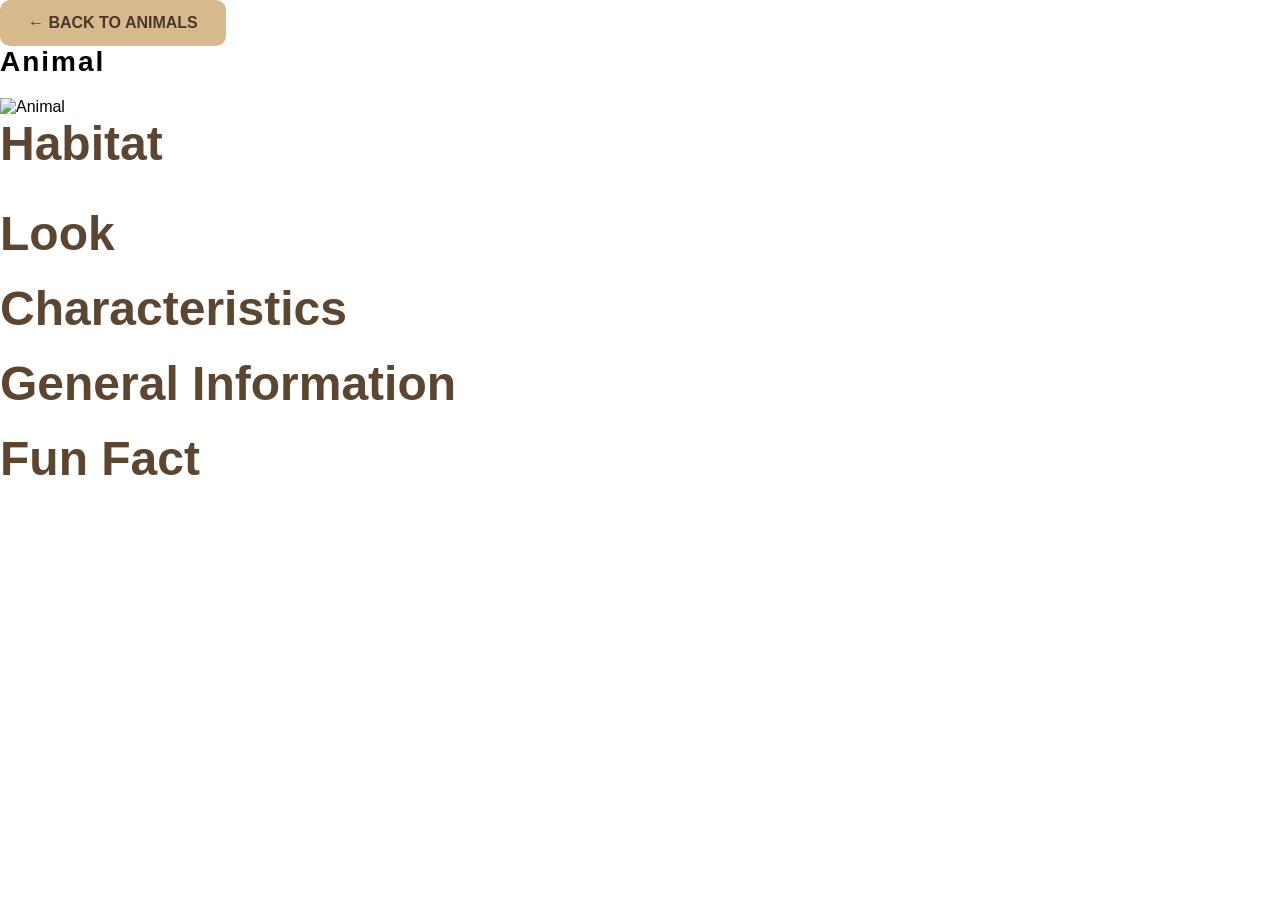
==== animal.html @ 985e3847 "Create animal.html" ====
<!DOCTYPE html>
<html lang="en">
<head>
    <meta charset="UTF-8">
    <meta name="viewport" content="width=device-width, initial-scale=1.0">
    <title>Animal Information</title>
    <link rel="stylesheet" href="style.css">
</head>

<body class="animal-info-page">

    <div class="info-container">

        <a href="animals.html" class="back-button">← BACK TO ANIMALS</a>

        <h1 id="animal-name">Animal</h1>

        <img id="animal-image" src="" alt="Animal">

        <div class="info-section">
            <h2>Habitat</h2>
            <p id="habitat"></p>
        </div>

        <div class="info-section">
            <h2>Look</h2>
            <ul id="look"></ul>
        </div>

        <div class="info-section">
            <h2>Characteristics</h2>
            <ul id="characteristics"></ul>
        </div>

        <div class="info-section">
            <h2>General Information</h2>
            <ul id="general"></ul>
        </div>

        <div class="info-section fun-fact">
            <h2>Fun Fact</h2>
            <p id="funfact"></p>
        </div>

    </div>

    <script src="animal.js"></script>

</body>
</html>
---- style.css ----
* {
    margin: 0;
    padding: 0;
    box-sizing: border-box;
}

body {
    font-family: Arial, sans-serif;
}

/* START PAGE */

.hero {
    min-height: 100vh;
    background-image: url("IMG_0557.jpeg");
    background-size: cover;
    background-position: center;
    display: flex;
    justify-content: center;
    align-items: center;
}

.welcome-box {
    background: rgba(255, 248, 235, 0.92);
    padding: 50px;
    text-align: center;
    border-radius: 20px;
    max-width: 700px;
}

h1 {
    font-size: 28px;
    letter-spacing: 2px;
    margin-bottom: 20px;
}

h2 {
    font-size: 48px;
    margin-bottom: 20px;
    color: #5c4632;
}

p {
    font-size: 20px;
    margin-bottom: 35px;
}

button {
    background-color: #d6b98c;
    border: none;
    padding: 15px 35px;
    font-size: 17px;
    border-radius: 10px;
    cursor: pointer;
}

button:hover {
    background-color: #c5a575;
}

/* ANIMALS PAGE */

.animals-page {
    background-color: #f3e8d3;
    min-height: 100vh;
    padding: 50px;
    text-align: center;
}

.animals-title {
    color: #5c4632;
    font-size: 42px;
    margin-bottom: 40px;
    letter-spacing: 2px;
}

.animal-grid {
    display: grid;
    grid-template-columns: repeat(4, 1fr);
    gap: 30px;
    max-width: 1200px;
    margin: 0 auto 50px auto;
}

.animal-card {
    text-decoration: none;
    color: #4b3828;
    transition: transform 0.3s ease;
}

.animal-card:hover {
    transform: scale(1.05);
}

.animal-card img {
    width: 100%;
    aspect-ratio: 1 / 1;
    object-fit: cover;
    border-radius: 15px;
    box-shadow: 0 4px 10px rgba(0,0,0,0.15);
}

.animal-card h2 {
    font-size: 22px;
    margin-top: 12px;
    margin-bottom: 0;
    color: #5c4632;
}

.back-button {
    display: inline-block;
    background-color: #d6b98c;
    color: #4b3828;
    padding: 14px 28px;
    border-radius: 10px;
    text-decoration: none;
    font-weight: bold;
}

.back-button:hover {
    background-color: #c5a575;
}
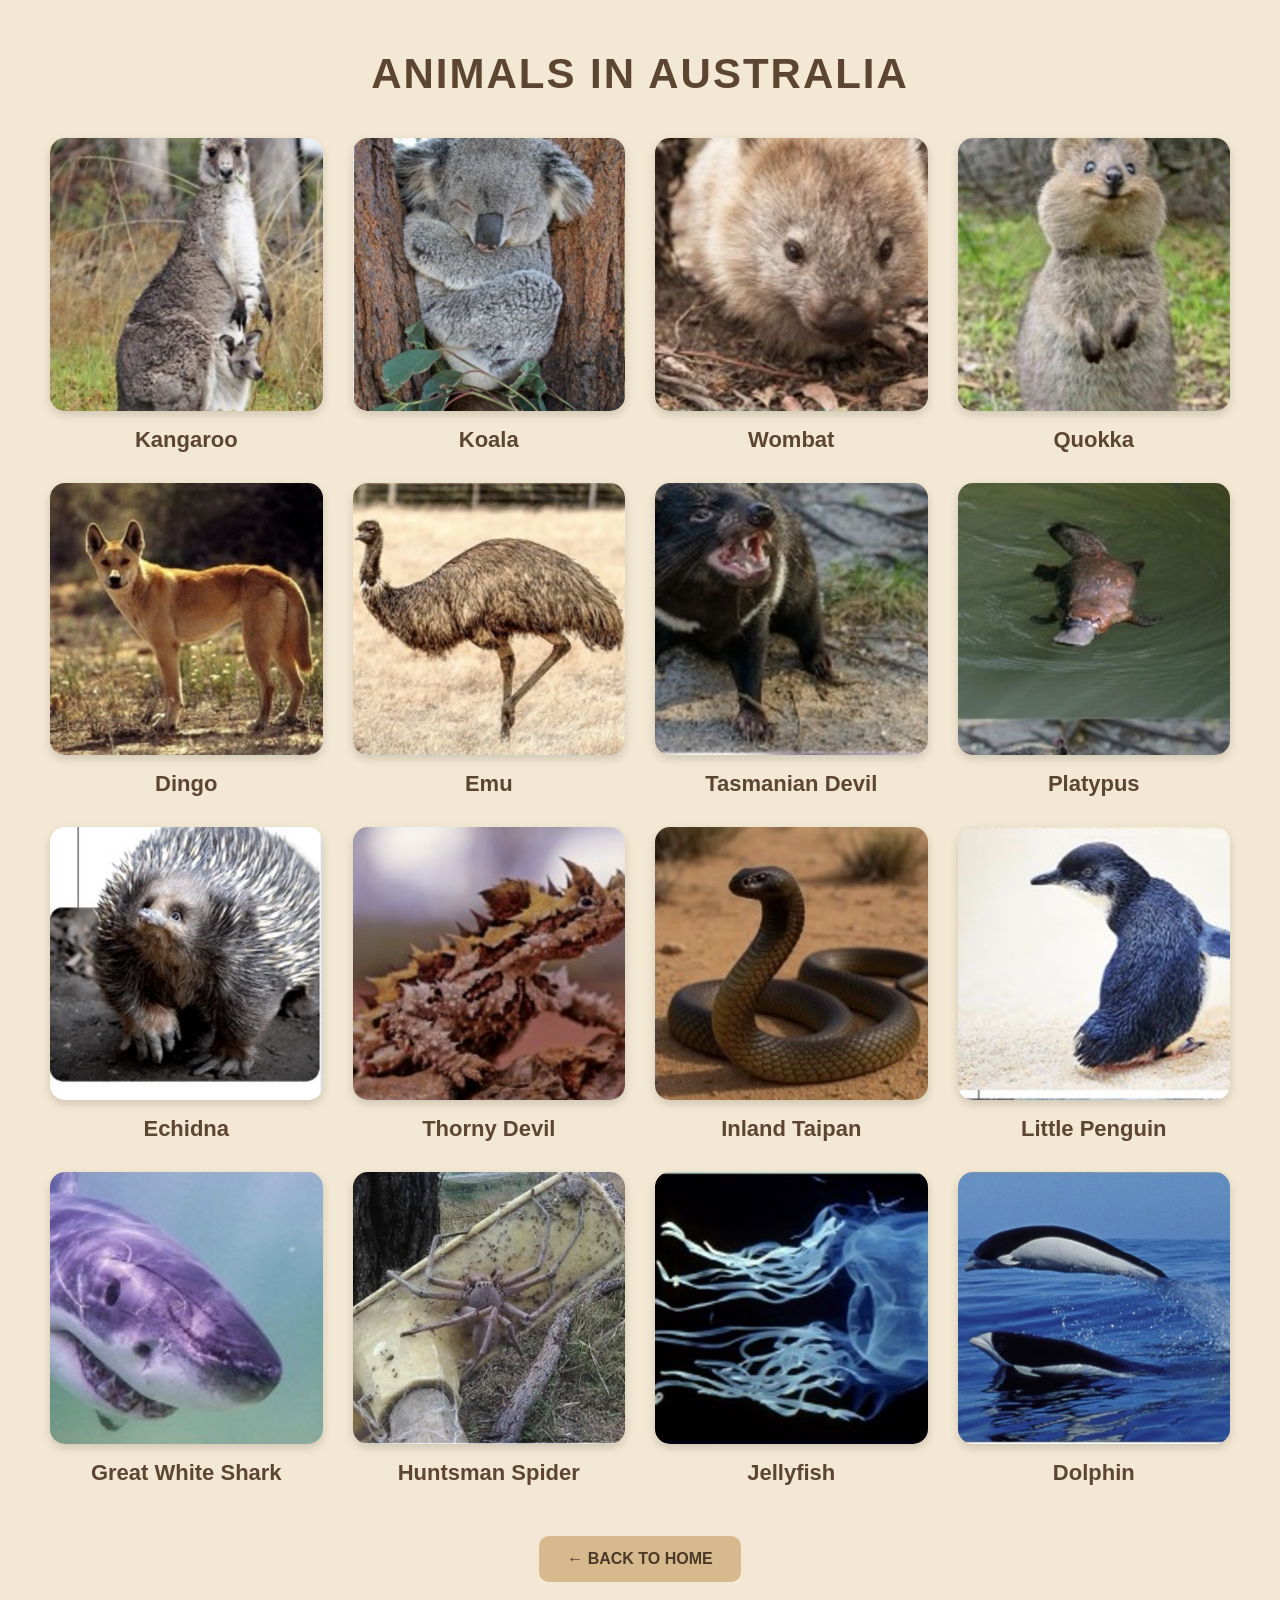
==== commit 2fcca8ed: "Update animal.html" ====
--- a/animal.html
+++ b/animal.html
@@ -3,48 +3,99 @@
 <head>
     <meta charset="UTF-8">
     <meta name="viewport" content="width=device-width, initial-scale=1.0">
-    <title>Animal Information</title>
+    <title>Animals in Australia</title>
     <link rel="stylesheet" href="style.css">
 </head>
 
-<body class="animal-info-page">
+<body class="animals-page">
 
-    <div class="info-container">
+    <h1 class="animals-title">ANIMALS IN AUSTRALIA</h1>
 
-        <a href="animals.html" class="back-button">← BACK TO ANIMALS</a>
+    <div class="animal-grid">
 
-        <h1 id="animal-name">Animal</h1>
+        <a href="animal.html?animal=kangaroo" class="animal-card">
+            <img src="kangaroo.jpg" alt="Kangaroo">
+            <h2>Kangaroo</h2>
+        </a>
 
-        <img id="animal-image" src="" alt="Animal">
+        <a href="animal.html?animal=koala" class="animal-card">
+            <img src="koala.jpg" alt="Koala">
+            <h2>Koala</h2>
+        </a>
 
-        <div class="info-section">
-            <h2>Habitat</h2>
-            <p id="habitat"></p>
-        </div>
+        <a href="animal.html?animal=wombat" class="animal-card">
+            <img src="wombat.jpg" alt="Wombat">
+            <h2>Wombat</h2>
+        </a>
 
-        <div class="info-section">
-            <h2>Look</h2>
-            <ul id="look"></ul>
-        </div>
+        <a href="animal.html?animal=quokka" class="animal-card">
+            <img src="quokka.jpg" alt="Quokka">
+            <h2>Quokka</h2>
+        </a>
 
-        <div class="info-section">
-            <h2>Characteristics</h2>
-            <ul id="characteristics"></ul>
-        </div>
+        <a href="animal.html?animal=dingo" class="animal-card">
+            <img src="dingo.jpg" alt="Dingo">
+            <h2>Dingo</h2>
+        </a>
 
-        <div class="info-section">
-            <h2>General Information</h2>
-            <ul id="general"></ul>
-        </div>
+        <a href="animal.html?animal=emu" class="animal-card">
+            <img src="emu.jpg" alt="Emu">
+            <h2>Emu</h2>
+        </a>
 
-        <div class="info-section fun-fact">
-            <h2>Fun Fact</h2>
-            <p id="funfact"></p>
-        </div>
+        <a href="animal.html?animal=tasmanianDevil" class="animal-card">
+            <img src="tasmanian-devil.jpg" alt="Tasmanian Devil">
+            <h2>Tasmanian Devil</h2>
+        </a>
+
+        <a href="animal.html?animal=platypus" class="animal-card">
+            <img src="platypus.jpg" alt="Platypus">
+            <h2>Platypus</h2>
+        </a>
+
+        <a href="animal.html?animal=echidna" class="animal-card">
+            <img src="echidna.jpg" alt="Echidna">
+            <h2>Echidna</h2>
+        </a>
+
+        <a href="animal.html?animal=thornyDevil" class="animal-card">
+            <img src="thorny-devil.jpg" alt="Thorny Devil">
+            <h2>Thorny Devil</h2>
+        </a>
+
+        <a href="animal.html?animal=inlandTaipan" class="animal-card">
+            <img src="inland-taipan.jpg" alt="Inland Taipan">
+            <h2>Inland Taipan</h2>
+        </a>
+
+        <a href="animal.html?animal=littlePenguin" class="animal-card">
+            <img src="little-penguin.jpg" alt="Little Penguin">
+            <h2>Little Penguin</h2>
+        </a>
+
+        <a href="animal.html?animal=greatWhiteShark" class="animal-card">
+            <img src="great-white-shark.jpg" alt="Great White Shark">
+            <h2>Great White Shark</h2>
+        </a>
+
+        <a href="animal.html?animal=huntsmanSpider" class="animal-card">
+            <img src="huntsman-spider.jpg" alt="Huntsman Spider">
+            <h2>Huntsman Spider</h2>
+        </a>
+
+        <a href="animal.html?animal=jellyfish" class="animal-card">
+            <img src="jellyfish.jpg" alt="Jellyfish">
+            <h2>Jellyfish</h2>
+        </a>
+
+        <a href="animal.html?animal=dolphin" class="animal-card">
+            <img src="dolphin.jpg" alt="Dolphin">
+            <h2>Dolphin</h2>
+        </a>
 
     </div>
 
-    <script src="animal.js"></script>
+    <a href="index.html" class="back-button">← BACK TO HOME</a>
 
 </body>
 </html>
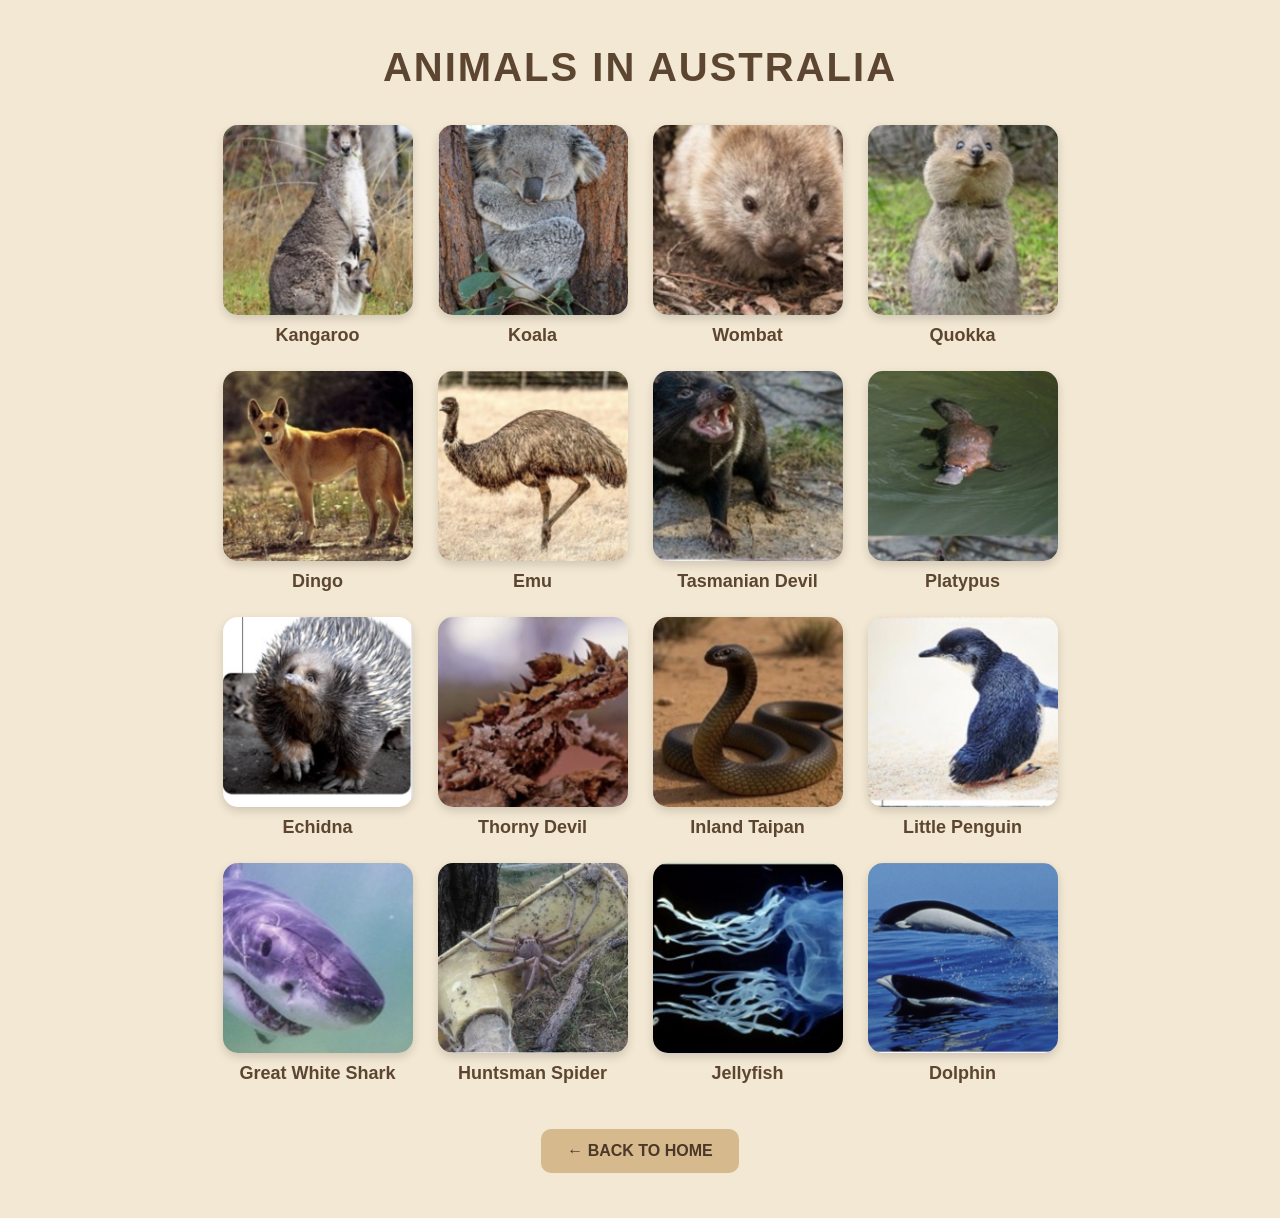
==== commit 37073df5: "Update animal.html" ====
--- a/animal.html
+++ b/animal.html
@@ -9,93 +9,150 @@
 
 <body class="animals-page">
 
-    <h1 class="animals-title">ANIMALS IN AUSTRALIA</h1>
+    <!-- TIERÜBERSICHT -->
 
-    <div class="animal-grid">
+    <div id="animal-overview">
 
-        <a href="animal.html?animal=kangaroo" class="animal-card">
-            <img src="kangaroo.jpg" alt="Kangaroo">
-            <h2>Kangaroo</h2>
-        </a>
+        <h1 class="animals-title">ANIMALS IN AUSTRALIA</h1>
 
-        <a href="animal.html?animal=koala" class="animal-card">
-            <img src="koala.jpg" alt="Koala">
-            <h2>Koala</h2>
-        </a>
+        <div class="animal-grid">
 
-        <a href="animal.html?animal=wombat" class="animal-card">
-            <img src="wombat.jpg" alt="Wombat">
-            <h2>Wombat</h2>
-        </a>
+            <button class="animal-card" onclick="showAnimal('kangaroo')">
+                <img src="kangaroo.jpg" alt="Kangaroo">
+                <span>Kangaroo</span>
+            </button>
 
-        <a href="animal.html?animal=quokka" class="animal-card">
-            <img src="quokka.jpg" alt="Quokka">
-            <h2>Quokka</h2>
-        </a>
+            <button class="animal-card" onclick="showAnimal('koala')">
+                <img src="koala.jpg" alt="Koala">
+                <span>Koala</span>
+            </button>
 
-        <a href="animal.html?animal=dingo" class="animal-card">
-            <img src="dingo.jpg" alt="Dingo">
-            <h2>Dingo</h2>
-        </a>
+            <button class="animal-card" onclick="showAnimal('wombat')">
+                <img src="wombat.jpg" alt="Wombat">
+                <span>Wombat</span>
+            </button>
 
-        <a href="animal.html?animal=emu" class="animal-card">
-            <img src="emu.jpg" alt="Emu">
-            <h2>Emu</h2>
-        </a>
+            <button class="animal-card" onclick="showAnimal('quokka')">
+                <img src="quokka.jpg" alt="Quokka">
+                <span>Quokka</span>
+            </button>
 
-        <a href="animal.html?animal=tasmanianDevil" class="animal-card">
-            <img src="tasmanian-devil.jpg" alt="Tasmanian Devil">
-            <h2>Tasmanian Devil</h2>
-        </a>
+            <button class="animal-card" onclick="showAnimal('dingo')">
+                <img src="dingo.jpg" alt="Dingo">
+                <span>Dingo</span>
+            </button>
 
-        <a href="animal.html?animal=platypus" class="animal-card">
-            <img src="platypus.jpg" alt="Platypus">
-            <h2>Platypus</h2>
-        </a>
+            <button class="animal-card" onclick="showAnimal('emu')">
+                <img src="emu.jpg" alt="Emu">
+                <span>Emu</span>
+            </button>
 
-        <a href="animal.html?animal=echidna" class="animal-card">
-            <img src="echidna.jpg" alt="Echidna">
-            <h2>Echidna</h2>
-        </a>
+            <button class="animal-card" onclick="showAnimal('tasmanianDevil')">
+                <img src="tasmanian-devil.jpg" alt="Tasmanian Devil">
+                <span>Tasmanian Devil</span>
+            </button>
 
-        <a href="animal.html?animal=thornyDevil" class="animal-card">
-            <img src="thorny-devil.jpg" alt="Thorny Devil">
-            <h2>Thorny Devil</h2>
-        </a>
+            <button class="animal-card" onclick="showAnimal('platypus')">
+                <img src="platypus.jpg" alt="Platypus">
+                <span>Platypus</span>
+            </button>
 
-        <a href="animal.html?animal=inlandTaipan" class="animal-card">
-            <img src="inland-taipan.jpg" alt="Inland Taipan">
-            <h2>Inland Taipan</h2>
-        </a>
+            <button class="animal-card" onclick="showAnimal('echidna')">
+                <img src="echidna.jpg" alt="Echidna">
+                <span>Echidna</span>
+            </button>
 
-        <a href="animal.html?animal=littlePenguin" class="animal-card">
-            <img src="little-penguin.jpg" alt="Little Penguin">
-            <h2>Little Penguin</h2>
-        </a>
+            <button class="animal-card" onclick="showAnimal('thornyDevil')">
+                <img src="thorny-devil.jpg" alt="Thorny Devil">
+                <span>Thorny Devil</span>
+            </button>
 
-        <a href="animal.html?animal=greatWhiteShark" class="animal-card">
-            <img src="great-white-shark.jpg" alt="Great White Shark">
-            <h2>Great White Shark</h2>
-        </a>
+            <button class="animal-card" onclick="showAnimal('inlandTaipan')">
+                <img src="inland-taipan.jpg" alt="Inland Taipan">
+                <span>Inland Taipan</span>
+            </button>
 
-        <a href="animal.html?animal=huntsmanSpider" class="animal-card">
-            <img src="huntsman-spider.jpg" alt="Huntsman Spider">
-            <h2>Huntsman Spider</h2>
-        </a>
+            <button class="animal-card" onclick="showAnimal('littlePenguin')">
+                <img src="little-penguin.jpg" alt="Little Penguin">
+                <span>Little Penguin</span>
+            </button>
 
-        <a href="animal.html?animal=jellyfish" class="animal-card">
-            <img src="jellyfish.jpg" alt="Jellyfish">
-            <h2>Jellyfish</h2>
-        </a>
+            <button class="animal-card" onclick="showAnimal('greatWhiteShark')">
+                <img src="great-white-shark.jpg" alt="Great White Shark">
+                <span>Great White Shark</span>
+            </button>
 
-        <a href="animal.html?animal=dolphin" class="animal-card">
-            <img src="dolphin.jpg" alt="Dolphin">
-            <h2>Dolphin</h2>
-        </a>
+            <button class="animal-card" onclick="showAnimal('huntsmanSpider')">
+                <img src="huntsman-spider.jpg" alt="Huntsman Spider">
+                <span>Huntsman Spider</span>
+            </button>
+
+            <button class="animal-card" onclick="showAnimal('jellyfish')">
+                <img src="jellyfish.jpg" alt="Jellyfish">
+                <span>Jellyfish</span>
+            </button>
+
+            <button class="animal-card" onclick="showAnimal('dolphin')">
+                <img src="dolphin.jpg" alt="Dolphin">
+                <span>Dolphin</span>
+            </button>
+
+        </div>
+
+        <a href="index.html" class="back-button">← BACK TO HOME</a>
 
     </div>
 
-    <a href="index.html" class="back-button">← BACK TO HOME</a>
+
+    <!-- INFORMATIONSSEITE -->
+
+    <div id="animal-information" style="display: none;">
+
+        <div class="info-container">
+
+            <button onclick="backToAnimals()" class="back-button">
+                ← BACK TO ANIMALS
+            </button>
+
+            <h1 id="animal-name">Animal</h1>
+
+            <img id="animal-image" src="" alt="Animal">
+
+            <div class="info-section">
+                <h2>Habitat</h2>
+                <p id="habitat"></p>
+            </div>
+
+            <div class="info-section">
+                <h2>Look</h2>
+                <ul id="look"></ul>
+            </div>
+
+            <div class="info-section">
+                <h2>Characteristics</h2>
+                <ul id="characteristics"></ul>
+            </div>
+
+            <div class="info-section">
+                <h2>General Information</h2>
+                <ul id="general"></ul>
+            </div>
+
+            <div class="info-section fun-fact">
+                <h2>Fun Fact</h2>
+                <p id="funfact"></p>
+            </div>
+
+            <button onclick="backToAnimals()" class="back-button bottom-button">
+                ← BACK TO ANIMALS
+            </button>
+
+        </div>
+
+    </div>
+
+
+    <script src="animal.js"></script>
 
 </body>
 </html>
--- a/style.css
+++ b/style.css
@@ -22,101 +22,219 @@
 
 .welcome-box {
     background: rgba(255, 248, 235, 0.92);
-    padding: 50px;
+    padding: 45px 55px;
     text-align: center;
     border-radius: 20px;
     max-width: 700px;
 }
 
-h1 {
+.welcome-box h1 {
     font-size: 28px;
     letter-spacing: 2px;
     margin-bottom: 20px;
-}
-
-h2 {
+    color: #4b3828;
+}
+
+.welcome-box h2 {
     font-size: 48px;
     margin-bottom: 20px;
     color: #5c4632;
 }
 
-p {
+.welcome-box p {
     font-size: 20px;
     margin-bottom: 35px;
-}
-
-button {
+    color: #4b3828;
+}
+
+.start-button {
+    display: inline-block;
     background-color: #d6b98c;
-    border: none;
+    color: #4b3828;
     padding: 15px 35px;
     font-size: 17px;
     border-radius: 10px;
-    cursor: pointer;
-}
-
-button:hover {
+    text-decoration: none;
+    font-weight: bold;
+}
+
+.start-button:hover {
     background-color: #c5a575;
 }
+
 
 /* ANIMALS PAGE */
 
 .animals-page {
     background-color: #f3e8d3;
     min-height: 100vh;
-    padding: 50px;
+    padding: 45px 25px;
     text-align: center;
 }
 
 .animals-title {
     color: #5c4632;
-    font-size: 42px;
-    margin-bottom: 40px;
+    font-size: 40px;
+    margin-bottom: 35px;
     letter-spacing: 2px;
 }
+
+
+/* SMALLER 4 x 4 GRID */
 
 .animal-grid {
     display: grid;
-    grid-template-columns: repeat(4, 1fr);
-    gap: 30px;
-    max-width: 1200px;
-    margin: 0 auto 50px auto;
+    grid-template-columns: repeat(4, 190px);
+    gap: 25px;
+    justify-content: center;
+    margin: 0 auto 45px auto;
 }
 
 .animal-card {
+    background: none;
+    border: none;
+    padding: 0;
     text-decoration: none;
-    color: #4b3828;
+    cursor: pointer;
     transition: transform 0.3s ease;
 }
 
 .animal-card:hover {
-    transform: scale(1.05);
+    transform: scale(1.06);
 }
 
 .animal-card img {
-    width: 100%;
-    aspect-ratio: 1 / 1;
+    width: 190px;
+    height: 190px;
     object-fit: cover;
     border-radius: 15px;
     box-shadow: 0 4px 10px rgba(0,0,0,0.15);
-}
-
-.animal-card h2 {
-    font-size: 22px;
-    margin-top: 12px;
-    margin-bottom: 0;
-    color: #5c4632;
-}
+    display: block;
+}
+
+.animal-card span {
+    display: block;
+    font-size: 18px;
+    font-weight: bold;
+    margin-top: 10px;
+    color: #5c4632;
+}
+
+
+/* BACK BUTTON */
 
 .back-button {
     display: inline-block;
     background-color: #d6b98c;
     color: #4b3828;
-    padding: 14px 28px;
+    padding: 13px 26px;
     border-radius: 10px;
     text-decoration: none;
     font-weight: bold;
+    font-size: 16px;
+    border: none;
+    cursor: pointer;
 }
 
 .back-button:hover {
     background-color: #c5a575;
 }
+
+
+/* INFORMATION PAGE */
+
+#animal-information {
+    min-height: 100vh;
+    padding: 40px 20px;
+}
+
+.info-container {
+    max-width: 900px;
+    margin: 0 auto;
+    background: rgba(255, 248, 235, 0.95);
+    padding: 40px;
+    border-radius: 20px;
+    text-align: left;
+}
+
+.info-container > h1 {
+    text-align: center;
+    color: #5c4632;
+    font-size: 42px;
+    margin-top: 30px;
+}
+
+#animal-image {
+    display: block;
+    width: 280px;
+    height: 280px;
+    object-fit: cover;
+    border-radius: 18px;
+    margin: 25px auto 35px auto;
+}
+
+.info-section {
+    background-color: #f8eedf;
+    padding: 22px;
+    margin-bottom: 20px;
+    border-radius: 15px;
+}
+
+.info-section h2 {
+    font-size: 25px;
+    margin-bottom: 10px;
+    color: #5c4632;
+}
+
+.info-section p {
+    font-size: 18px;
+    line-height: 1.6;
+    margin-bottom: 0;
+}
+
+.info-section ul {
+    margin-left: 25px;
+    font-size: 18px;
+    line-height: 1.7;
+}
+
+.fun-fact {
+    background-color: #ead5ae;
+}
+
+.bottom-button {
+    display: block;
+    margin: 30px auto 0 auto;
+}
+
+
+/* MOBILE */
+
+@media (max-width: 850px) {
+
+    .animal-grid {
+        grid-template-columns: repeat(2, 150px);
+        gap: 20px;
+    }
+
+    .animal-card img {
+        width: 150px;
+        height: 150px;
+    }
+
+    .animal-card span {
+        font-size: 15px;
+    }
+
+    .animals-title {
+        font-size: 30px;
+    }
+
+    .welcome-box h2 {
+        font-size: 34px;
+    }
+
+    .welcome-box {
+        padding: 35px 25px;
+    }
+}
